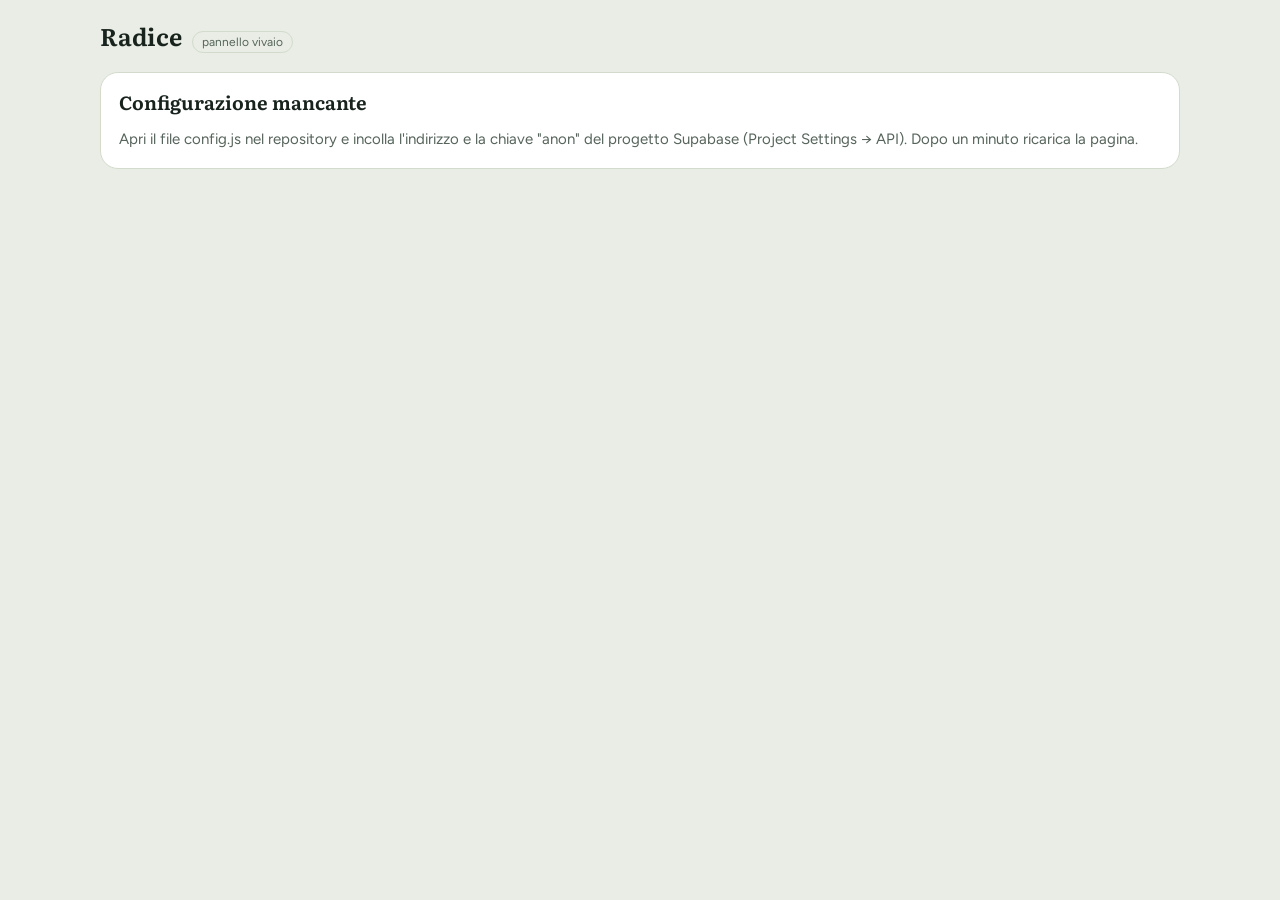
==== vivaio.html @ fccd0e9f "Add files via upload" ====
<!doctype html>
<html lang="it">
<head>
  <meta charset="utf-8">
  <meta name="viewport" content="width=device-width,initial-scale=1,viewport-fit=cover">
  <title>Pannello vivaio · Radice</title>
  <link rel="icon" href="./favicon.svg" type="image/svg+xml">
  <link rel="stylesheet" href="./styles.css">
  <link rel="preconnect" href="https://fonts.googleapis.com">
  <link rel="preconnect" href="https://fonts.gstatic.com" crossorigin>
  <link rel="stylesheet" href="https://fonts.googleapis.com/css2?family=Literata:ital,opsz,wght@0,7..72,500;0,7..72,650;1,7..72,450&family=Figtree:wght@400;500;600;700&family=IBM+Plex+Mono:wght@500&display=swap">
</head>
<body class="pannello">
  <header class="topbar">
    <div class="wordmark"><b>Radice</b><span>pannello vivaio</span></div>
    <div id="utente" class="small muted"></div>
  </header>
  <main class="vivaio" id="main">
    <div class="status"><span class="spinner"></span>Caricamento…</div>
  </main>
  <div class="toast" id="toast" role="status" hidden></div>
  <script>
    // Se dopo 8 secondi l'app non è partita, mostra cosa controllare invece di restare su "Caricamento…"
    setTimeout(function () {
      if (window.__radiceAvviata) return;
      document.body.innerHTML = '<div style="font:16px/1.5 system-ui,sans-serif;max-width:560px;margin:40px auto;padding:0 16px;color:#18231D">'
        + '<h1 style="font-size:22px">L\'app non si è avviata</h1>'
        + '<p>Controlla che nel repository ci siano tutti i file, nella stessa cartella: index.html, vivaio.html, app.js, vivaio.js, db.js, config.js, costanti.js, luna.js, ui.js, immagine.js, styles.css, libreria-supabase.js, libreria-qrcode.js.</p>'
        + '<p>Se ci sono tutti, controlla la connessione e ricarica la pagina.</p></div>';
    }, 8000);
  </script>
  <script type="module" src="./vivaio.js"></script>
</body>
</html>
---- styles.css ----
:root{
  --bg:#E9EDE5; --app:#F4F6F1; --surface:#FFFFFF; --surface-2:#EEF2EA; --ink:#18231D; --muted:#56645B; --line:#D3DBCD;
  --accent:#1E6B52; --accent-soft:#DCEBE3; --on-accent:#FFFFFF; --pollen:#D9A92B; --moon-dark:#C9D1C6; --moon-lit:#F2E3A6;
  --brand:#1E6B52;
  --t-potatura:#7D4F95; --t-concime:#2E7D5B; --t-semina:#A86E12; --t-irrigazione:#2A67A8; --t-protezione:#58697A; --t-raccolta:#B4492A; --t-trattamento:#7A6A1A;
  --good:#2E7D4F; --warn:#A8690C; --crit:#B3372B;
  --shadow:0 1px 2px rgba(24,35,29,.06),0 12px 40px rgba(24,35,29,.10);
  --f-display:"Literata",Georgia,"Times New Roman",serif;
  --f-body:"Figtree",system-ui,-apple-system,"Segoe UI",sans-serif;
  --f-mono:"IBM Plex Mono",ui-monospace,Menlo,monospace;
}
@media (prefers-color-scheme:dark){
  :root:not([data-theme="light"]){
    color-scheme:dark;
    --bg:#0F1512; --app:#141B17; --surface:#1B241F; --surface-2:#222D27; --ink:#E4EBE5; --muted:#9FAEA4; --line:#2F3C35;
    --accent:#62C09A; --accent-soft:#1F3A2F; --on-accent:#0D1511; --pollen:#E7C35A; --moon-dark:#34403A; --moon-lit:#F0E2A8;
    --t-potatura:#C39BDA; --t-concime:#6CCB9A; --t-semina:#E0A64A; --t-irrigazione:#7FB3EC; --t-protezione:#A4B4C4; --t-raccolta:#EE8D6E; --t-trattamento:#CDBB5E;
    --good:#6CCB8E; --warn:#E6A94A; --crit:#EE8074;
    --shadow:0 1px 2px rgba(0,0,0,.3),0 12px 40px rgba(0,0,0,.35);
  }
}
:root[data-theme="dark"]{
  color-scheme:dark;
  --bg:#0F1512; --app:#141B17; --surface:#1B241F; --surface-2:#222D27; --ink:#E4EBE5; --muted:#9FAEA4; --line:#2F3C35;
  --accent:#62C09A; --accent-soft:#1F3A2F; --on-accent:#0D1511; --pollen:#E7C35A; --moon-dark:#34403A; --moon-lit:#F0E2A8;
  --t-potatura:#C39BDA; --t-concime:#6CCB9A; --t-semina:#E0A64A; --t-irrigazione:#7FB3EC; --t-protezione:#A4B4C4; --t-raccolta:#EE8D6E; --t-trattamento:#CDBB5E;
  --good:#6CCB8E; --warn:#E6A94A; --crit:#EE8074;
  --shadow:0 1px 2px rgba(0,0,0,.3),0 12px 40px rgba(0,0,0,.35);
}
*{box-sizing:border-box}
[hidden]{display:none!important}
body{margin:0;background:var(--bg);color:var(--ink);font-family:var(--f-body);font-size:15px;line-height:1.5;-webkit-font-smoothing:antialiased}
body.pannello{padding-inline:16px;padding-block:0 40px}
h1,h2,h3{font-family:var(--f-display);font-weight:650;line-height:1.2;text-wrap:balance;margin:0}
p{margin:0}
button,input,select,textarea{font:inherit;color:inherit}
button{cursor:pointer}
:focus-visible{outline:2px solid var(--accent);outline-offset:2px}
.mono{font-family:var(--f-mono);font-variant-numeric:tabular-nums}
.muted{color:var(--muted)}
.small{font-size:13px}
.eyebrow{font-size:11.5px;letter-spacing:.08em;text-transform:uppercase;color:var(--muted);font-weight:600}
.latino{font-family:var(--f-display);font-style:italic;font-weight:450;color:var(--muted)}

/* barra superiore (pannello) */
.topbar{max-width:1080px;margin:0 auto;display:flex;flex-wrap:wrap;align-items:center;justify-content:space-between;gap:12px;padding-block:18px}
.wordmark{display:flex;align-items:baseline;gap:10px}
.wordmark b{font-family:var(--f-display);font-size:24px;font-weight:650;letter-spacing:-.01em}
.wordmark span{font-size:12px;color:var(--muted);border:1px solid var(--line);border-radius:99px;padding:1px 9px}
.seg{display:inline-flex;background:var(--surface);border:1px solid var(--line);border-radius:12px;padding:3px;gap:2px}
.seg button{border:0;background:none;padding:7px 14px;border-radius:9px;font-weight:600;font-size:14px;color:var(--muted)}
.seg button[aria-pressed="true"]{background:var(--ink);color:var(--app)}

/* app content */
.pad{padding:16px;display:grid;gap:16px}
.brandbar{background:var(--brand);color:#fff;padding:18px 16px 16px;display:flex;align-items:center;gap:12px}
.brandlogo{width:42px;height:42px;border-radius:50%;background:rgba(255,255,255,.18);border:1.5px solid rgba(255,255,255,.55);display:grid;place-items:center;font-family:var(--f-display);font-weight:650;font-size:16px;flex:none}
.brandbar b{display:block;font-family:var(--f-display);font-size:18px;font-weight:650;line-height:1.2}
.brandbar small{opacity:.85;font-size:12.5px}
.card{background:var(--surface);border:1px solid var(--line);border-radius:16px;padding:14px}
.section-title{display:flex;justify-content:space-between;align-items:baseline;gap:8px}
.section-title h2{font-size:18px}
.linkbtn{border:0;background:none;color:var(--accent);font-weight:600;font-size:13.5px;padding:4px 0}
.actions{display:grid;grid-template-columns:1fr 1fr;gap:10px}
.action{border:1px solid var(--line);background:var(--surface);border-radius:16px;padding:14px;text-align:left;display:grid;gap:6px;align-content:start}
.action svg{width:26px;height:26px;color:var(--accent)}
.action b{font-size:15px}
.action span{font-size:12.5px;color:var(--muted);line-height:1.35}
.action.primary{grid-column:1/-1;background:var(--accent);border-color:var(--accent);color:var(--on-accent);grid-template-columns:auto 1fr;align-items:center;column-gap:14px}
.action.primary svg{color:var(--on-accent);width:34px;height:34px;grid-row:span 2}
.action.primary span{color:var(--on-accent);opacity:.85}
.btn{border:1px solid var(--accent);background:var(--accent);color:var(--on-accent);border-radius:12px;padding:10px 16px;font-weight:600;font-size:14.5px;display:inline-flex;align-items:center;justify-content:center;gap:8px}
.btn.ghost{background:transparent;color:var(--accent)}
.btn.quiet{background:var(--surface-2);border-color:var(--line);color:var(--ink)}
.btn:disabled{opacity:.5;cursor:default}
.btn.full{width:100%}
.chip{display:inline-flex;align-items:center;gap:5px;font-size:11.5px;font-weight:600;border-radius:99px;padding:2px 9px;border:1px solid var(--line);color:var(--muted);background:var(--surface);white-space:nowrap}
.chip.dot::before{content:"";width:7px;height:7px;border-radius:50%;background:var(--c,var(--muted))}
.chip.ok{color:var(--good);border-color:color-mix(in srgb,var(--good) 40%,transparent)}
.chip.ai{color:var(--warn);border-color:color-mix(in srgb,var(--warn) 40%,transparent)}
.chip.ex{color:var(--muted);border-style:dashed}
.list{display:grid;gap:0}
.list > *{border-top:1px solid var(--line)}
.list > *:first-child{border-top:0}
.task{display:grid;grid-template-columns:24px 1fr;gap:10px;padding:11px 0;align-items:start}
.task input{width:20px;height:20px;accent-color:var(--accent);margin:2px 0 0}
.task b{font-weight:600}
.task .meta{display:flex;gap:6px;align-items:center;flex-wrap:wrap;margin-top:3px}
.task.done b,.task.done p{text-decoration:line-through;color:var(--muted)}
.msg{padding:10px 0;display:grid;gap:4px}
.msg b{font-size:14px}
.promo{border:1.5px dashed color-mix(in srgb,var(--brand) 60%,var(--line));border-radius:16px;padding:14px;display:grid;gap:4px;background:color-mix(in srgb,var(--brand) 7%,var(--surface))}
.promo .eyebrow{color:var(--brand)}
:root[data-theme="dark"] .promo .eyebrow{color:var(--ink)}
@media (prefers-color-scheme:dark){:root:not([data-theme="light"]) .promo .eyebrow{color:var(--ink)}}
.moonrow{display:flex;gap:12px;align-items:center}
.moonrow svg{flex:none}
.empty{text-align:center;padding:24px 12px;display:grid;gap:10px;justify-items:center;color:var(--muted)}

/* scan */
.modes{display:grid;grid-template-columns:1fr 1fr;background:var(--surface-2);border:1px solid var(--line);border-radius:12px;padding:3px;gap:3px}
.modes button{border:0;background:none;border-radius:9px;padding:8px;font-weight:600;font-size:13.5px;color:var(--muted)}
.modes button[aria-pressed="true"]{background:var(--surface);color:var(--ink);box-shadow:0 1px 2px rgba(0,0,0,.08)}
.drop{display:grid;place-items:center;text-align:center;gap:8px;border:1.5px dashed var(--line);border-radius:18px;background:var(--surface);min-height:190px;padding:18px;cursor:pointer;position:relative;overflow:hidden}
.drop.has{padding:0;border-style:solid}
.drop img{width:100%;height:240px;object-fit:cover;display:block}
.drop svg{width:40px;height:40px;color:var(--accent)}
.drop input{position:absolute;width:1px;height:1px;opacity:0}
.drop.over{border-color:var(--accent);background:var(--accent-soft)}
textarea,input[type=text],input[type=search],input[type=tel],select{width:100%;background:var(--surface);border:1px solid var(--line);border-radius:12px;padding:10px 12px;font-size:15px}
textarea{resize:vertical;min-height:70px}
label.field{display:grid;gap:5px;font-size:13px;font-weight:600;color:var(--muted)}
.status{display:flex;gap:10px;align-items:center;font-size:14px}
.spinner{width:18px;height:18px;border-radius:50%;border:2.5px solid var(--accent-soft);border-top-color:var(--accent);animation:spin 1s linear infinite;flex:none}
@keyframes spin{to{transform:rotate(360deg)}}
.notice{background:var(--surface-2);border:1px solid var(--line);border-radius:14px;padding:12px 14px;font-size:13.5px;color:var(--muted)}
.notice.err{color:var(--crit);border-color:color-mix(in srgb,var(--crit) 35%,transparent);background:color-mix(in srgb,var(--crit) 6%,var(--surface))}
.qrlist{display:flex;flex-wrap:wrap;gap:8px}
.qrlist button{border:1px solid var(--line);background:var(--surface);border-radius:10px;padding:6px 10px;font-size:13px;font-weight:500;display:inline-flex;align-items:center;gap:6px}
.qrlist button svg{width:14px;height:14px;color:var(--muted)}
.diag h3{font-size:20px}
.diag ol,.diag ul{margin:6px 0 0;padding-left:20px;display:grid;gap:5px}
.diag .block{display:grid;gap:2px;padding-top:12px;border-top:1px solid var(--line)}

/* search */
.filters{display:flex;gap:6px;overflow-x:auto;padding-bottom:2px;scrollbar-width:none}
.filters button{border:1px solid var(--line);background:var(--surface);border-radius:99px;padding:5px 12px;font-size:13px;font-weight:600;color:var(--muted);white-space:nowrap}
.filters button[aria-pressed="true"]{background:var(--ink);color:var(--app);border-color:var(--ink)}
.prow{display:grid;grid-template-columns:40px 1fr auto;gap:12px;align-items:center;padding:10px 0;width:100%;border:0;background:none;text-align:left}
.prow .ini{width:40px;height:40px;border-radius:12px;background:var(--accent-soft);color:var(--accent);display:grid;place-items:center;font-family:var(--f-display);font-weight:650;font-size:17px}
.prow b{display:block;font-size:15px}
.prow svg{width:16px;height:16px;color:var(--muted)}

/* scheda */
.sheet-top{position:sticky;top:0;z-index:2;display:flex;align-items:center;justify-content:space-between;gap:8px;padding:10px 12px;background:color-mix(in srgb,var(--app) 92%,transparent);backdrop-filter:blur(8px);border-bottom:1px solid var(--line)}
.iconbtn{border:1px solid var(--line);background:var(--surface);border-radius:10px;width:38px;height:38px;display:grid;place-items:center}
.iconbtn svg{width:18px;height:18px}
.tag{position:relative;background:var(--surface);border:1px solid var(--line);border-radius:20px 20px 12px 12px;padding:30px 16px 16px;overflow:hidden;display:grid;gap:6px}
.tag::before{content:"";position:absolute;left:0;right:0;top:0;height:8px;background:var(--brand)}
.tag::after{content:"";position:absolute;top:15px;left:50%;width:10px;height:10px;margin-left:-5px;border-radius:50%;background:var(--app);border:1px solid var(--line)}
.tag h2{font-size:27px}
.tag .latino{font-size:16px}
.badges{display:flex;flex-wrap:wrap;gap:6px;margin-top:4px}
.calstrip{display:grid;grid-template-columns:repeat(12,1fr);gap:3px}
.calstrip div{display:grid;justify-items:center;gap:3px;padding:6px 0 7px;border-radius:8px;background:var(--surface-2);min-height:62px;align-content:start}
.calstrip div.now{outline:1.5px solid var(--ink)}
.calstrip span{font-family:var(--f-mono);font-size:11px;color:var(--muted)}
.calstrip i{width:8px;height:8px;border-radius:50%;background:var(--c)}
.legend{display:flex;flex-wrap:wrap;gap:6px 12px;font-size:12px;color:var(--muted)}
.legend span{display:inline-flex;gap:5px;align-items:center}
.legend i{width:8px;height:8px;border-radius:50%;background:var(--c)}
.facts{display:grid;gap:0}
.fact{display:grid;grid-template-columns:104px 1fr;gap:12px;padding:11px 0;border-top:1px solid var(--line)}
.fact:first-child{border-top:0}
.fact dt{font-size:12.5px;font-weight:700;color:var(--muted);text-transform:uppercase;letter-spacing:.05em;padding-top:2px}
.fact dd{margin:0;font-size:14.5px}
.tips{margin:0;padding-left:18px;display:grid;gap:4px;font-size:14.5px}
details.prob{border-top:1px solid var(--line);padding:10px 0}
details.prob:first-of-type{border-top:0}
details.prob summary{cursor:pointer;font-weight:600;font-size:14.5px}
details.prob p{margin-top:6px;font-size:14px}
.luna{background:color-mix(in srgb,var(--pollen) 12%,var(--surface));border-color:color-mix(in srgb,var(--pollen) 40%,var(--line))}
.contact{display:grid;gap:8px}
.copyline{display:flex;gap:8px;align-items:center;justify-content:space-between;background:var(--surface-2);border-radius:10px;padding:8px 10px}
.copyline span{user-select:all;font-family:var(--f-mono);font-size:14px}
.sheet-actions{position:sticky;bottom:0;display:grid;grid-template-columns:1fr 1fr;gap:10px;padding:12px 16px calc(12px + env(safe-area-inset-bottom,0px));background:color-mix(in srgb,var(--app) 94%,transparent);backdrop-filter:blur(8px);border-top:1px solid var(--line)}

/* mine */
.level{display:grid;gap:8px}
.bar{height:8px;border-radius:99px;background:var(--surface-2);overflow:hidden}
.bar i{display:block;height:100%;background:var(--accent);border-radius:99px}
.plantcard{display:grid;grid-template-columns:1fr auto;gap:8px;padding:12px 0}
.plantcard .next{font-size:13.5px;margin-top:4px}
.plantcard .ops{display:flex;gap:6px;align-items:start}

/* calendar */
.monthnav{display:flex;align-items:center;justify-content:space-between;gap:8px}
.monthnav h2{font-size:22px;text-transform:capitalize}
.phases{display:grid;grid-template-columns:repeat(4,1fr);gap:6px;text-align:center}
.phases div{display:grid;justify-items:center;gap:4px;font-size:12px}
.phases b{font-family:var(--f-mono);font-size:13px}

/* vivaio */
.vivaio{max-width:1080px;margin:0 auto;display:grid;gap:20px}
.vhead{display:flex;flex-wrap:wrap;justify-content:space-between;align-items:end;gap:10px}
.vhead h1{font-size:30px}
.vgrid{display:grid;grid-template-columns:minmax(0,1.1fr) minmax(0,1fr);gap:20px;align-items:start}
.vcol{display:grid;gap:20px}
.panel{background:var(--surface);border:1px solid var(--line);border-radius:18px;padding:18px;display:grid;gap:14px}
.panel h2{font-size:19px}
.form2{display:grid;grid-template-columns:1fr 1fr;gap:12px}
.form2 .wide{grid-column:1/-1}
.swatches{display:flex;gap:8px;flex-wrap:wrap}
.swatches button{width:34px;height:34px;border-radius:50%;border:2px solid var(--surface);outline:1px solid var(--line);background:var(--c)}
.swatches button[aria-pressed="true"]{outline:2.5px solid var(--ink)}
.tiles{display:grid;grid-template-columns:repeat(2,1fr);gap:10px}
.tile{background:var(--surface-2);border-radius:12px;padding:12px}
.tile b{display:block;font-family:var(--f-mono);font-size:24px;font-weight:500;font-variant-numeric:tabular-nums}
.tile span{font-size:12.5px;color:var(--muted)}
.qrgrid{display:grid;grid-template-columns:repeat(auto-fill,minmax(160px,1fr));gap:12px}
.qrtag{position:relative;background:var(--surface);border:1px solid var(--line);border-radius:16px 16px 10px 10px;padding:22px 12px 12px;display:grid;justify-items:center;gap:6px;text-align:center;overflow:hidden}
.qrtag::before{content:"";position:absolute;left:0;right:0;top:0;height:6px;background:var(--brand)}
.qrtag .qr{background:#fff;padding:6px;border-radius:8px;width:108px;height:108px}
.qrtag .qr img,.qrtag .qr canvas{width:96px!important;height:96px!important}
.qrtag b{font-family:var(--f-display);font-size:15px}
.qrtag .latino{font-size:12.5px}
.qrtag small{font-size:10.5px;color:var(--muted)}
.preview{border:1px solid var(--line);border-radius:18px;overflow:hidden;background:var(--app)}
.chartbox svg{width:100%;height:auto;display:block}
@media (max-width:860px){.vgrid{grid-template-columns:minmax(0,1fr)}}
@media (max-width:480px){.form2{grid-template-columns:1fr}.tiles b{font-size:20px}}

.toast{position:fixed;left:50%;bottom:calc(24px + env(safe-area-inset-bottom,0px));transform:translateX(-50%);background:var(--ink);color:var(--app);padding:10px 16px;border-radius:12px;font-size:14px;font-weight:500;z-index:50;max-width:calc(100% - 32px);box-shadow:var(--shadow)}
.sr{position:absolute;width:1px;height:1px;overflow:hidden;clip:rect(0 0 0 0)}
@media (prefers-reduced-motion:reduce){.spinner{animation-duration:3s}}

/* app cliente: una colonna a tutta altezza, centrata su schermi larghi */
.app{max-width:480px;margin:0 auto;min-height:100dvh;display:flex;flex-direction:column;background:var(--app)}
@media (min-width:520px){.app{border-inline:1px solid var(--line);box-shadow:var(--shadow)}}
.screen{flex:1}
.tabbar{position:sticky;bottom:0;z-index:4;display:grid;grid-template-columns:repeat(5,1fr);background:var(--surface);border-top:1px solid var(--line);padding:6px 4px calc(8px + env(safe-area-inset-bottom,0px))}
.tabbar button{border:0;background:none;display:grid;justify-items:center;gap:2px;font-size:11px;font-weight:600;color:var(--muted);padding:6px 0;border-radius:10px}
.tabbar button svg{width:22px;height:22px}
.tabbar button[aria-current="page"]{color:var(--accent)}
.sheet{position:fixed;inset:0;margin:0 auto;max-width:480px;background:var(--app);overflow-y:auto;z-index:20;padding-top:env(safe-area-inset-top,0px)}
.centro{min-height:100dvh;display:grid;place-items:center;padding:24px 16px}
.centro .card{max-width:420px;width:100%;display:grid;gap:14px}
.brandbar{padding-top:calc(18px + env(safe-area-inset-top,0px))}
a.btn{text-decoration:none}
.vivaio-scelta{display:grid;gap:8px}
.vivaio-scelta button{display:grid;grid-template-columns:40px 1fr auto;gap:12px;align-items:center;text-align:left;border:1px solid var(--line);background:var(--surface);border-radius:14px;padding:10px 12px}
.storico{display:grid;gap:0}
.storico > div{padding:10px 0;border-top:1px solid var(--line);display:grid;gap:2px}
.storico > div:first-child{border-top:0}
.topn{display:grid;gap:6px}
.topn div{display:grid;grid-template-columns:1fr auto;gap:8px;font-size:14px}
.qrtag .qr{display:grid;place-items:center}
.qrtag .qr img{width:96px;height:96px;display:block}
.qrtag a{font-size:10.5px;color:var(--muted);word-break:break-all}
.linkapp{display:flex;flex-wrap:wrap;gap:8px;align-items:center;justify-content:space-between;background:var(--surface-2);border-radius:12px;padding:10px 12px}
.linkapp span{font-family:var(--f-mono);font-size:13px;word-break:break-all;user-select:all}
@media print{
  body *{visibility:hidden}
  #stampa,#stampa *{visibility:visible}
  #stampa{position:absolute;left:0;top:0;width:100%;border:0;padding:0}
  #stampa .noprint{display:none}
  .qrgrid{grid-template-columns:repeat(4,1fr)}
  .qrtag{break-inside:avoid;border-color:#999}
  .qrtag button{display:none}
}
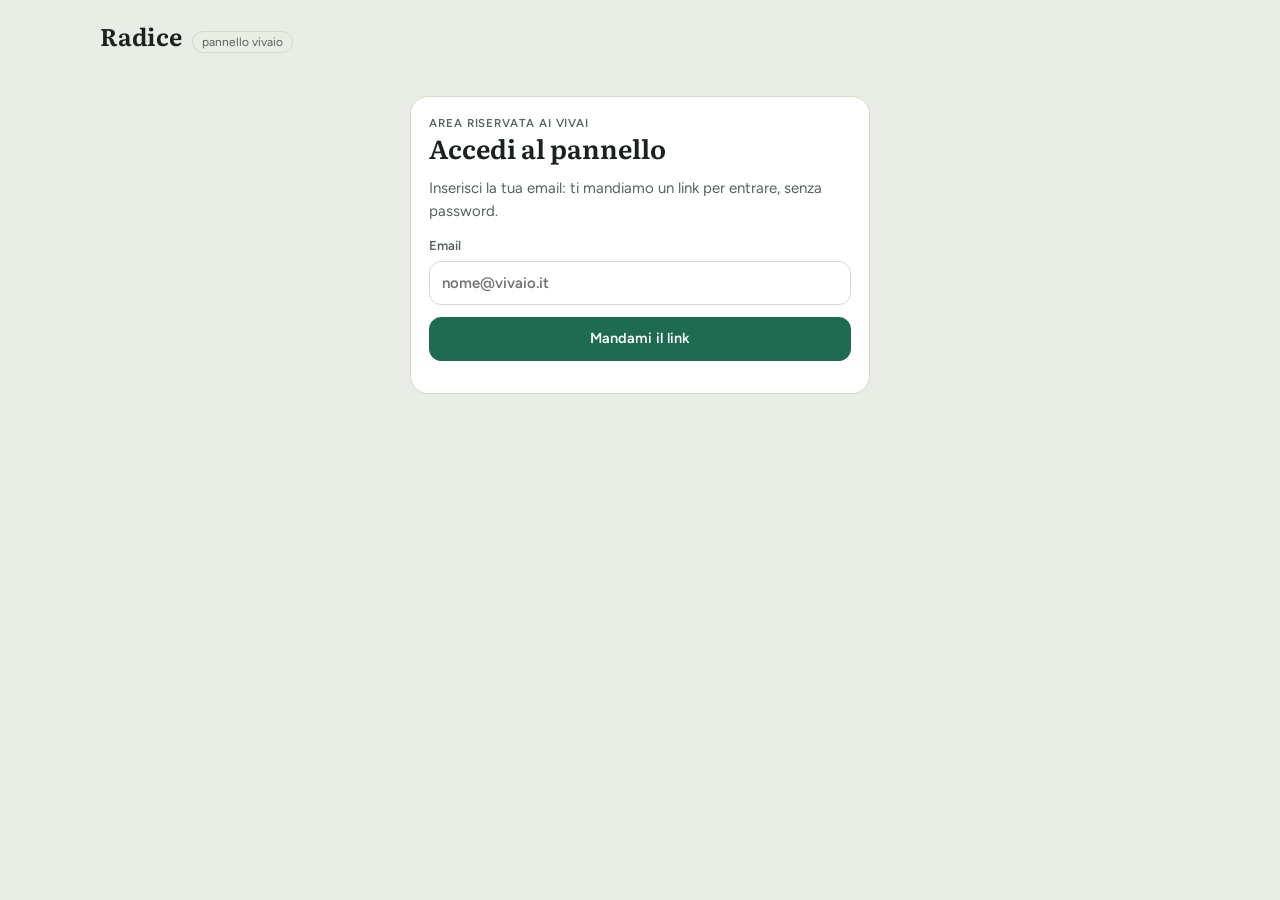
==== commit 89a04cbb: "Add files via upload" ====
--- a/vivaio.html
+++ b/vivaio.html
@@ -4,6 +4,12 @@
   <meta charset="utf-8">
   <meta name="viewport" content="width=device-width,initial-scale=1,viewport-fit=cover">
   <title>Pannello vivaio · Radice</title>
+  <meta name="theme-color" content="#18231D">
+  <link rel="manifest" href="./manifest-vivaio.webmanifest">
+  <link rel="apple-touch-icon" href="./apple-touch-icon.png">
+  <meta name="apple-mobile-web-app-capable" content="yes">
+  <meta name="mobile-web-app-capable" content="yes">
+  <meta name="apple-mobile-web-app-title" content="Radice">
   <link rel="icon" href="./favicon.svg" type="image/svg+xml">
   <link rel="stylesheet" href="./styles.css">
   <link rel="preconnect" href="https://fonts.googleapis.com">
@@ -29,6 +35,10 @@
         + '<p>Se ci sono tutti, controlla la connessione e ricarica la pagina.</p></div>';
     }, 8000);
   </script>
+  <script>
+    // Rende l'app installabile sul telefono (e utilizzabile anche senza rete)
+    if ('serviceWorker' in navigator) addEventListener('load', function () { navigator.serviceWorker.register('./sw.js').catch(function () {}); });
+  </script>
   <script type="module" src="./vivaio.js"></script>
 </body>
 </html>
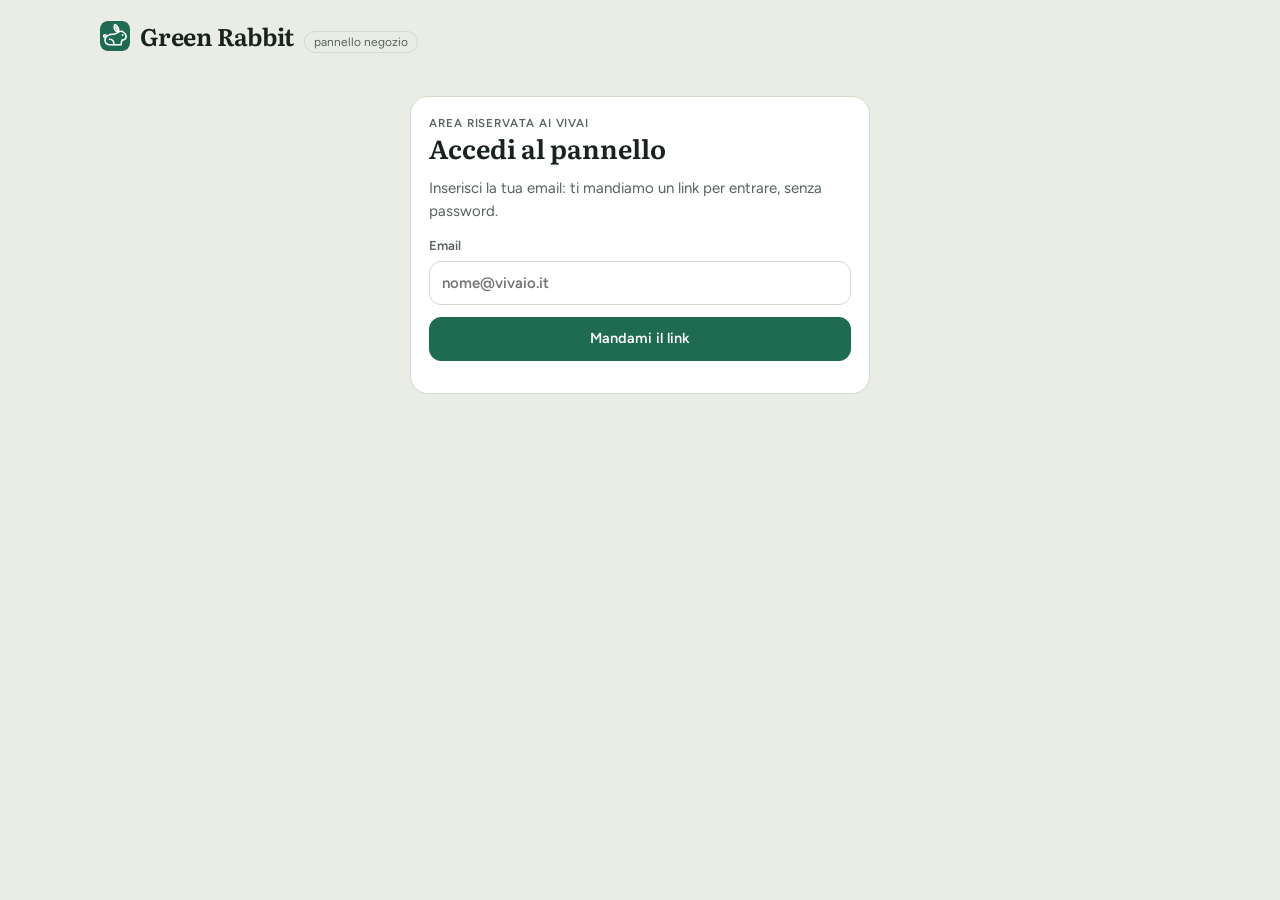
==== commit 8da98c51: "Add files via upload" ====
--- a/vivaio.html
+++ b/vivaio.html
@@ -3,13 +3,13 @@
 <head>
   <meta charset="utf-8">
   <meta name="viewport" content="width=device-width,initial-scale=1,viewport-fit=cover">
-  <title>Pannello vivaio · Radice</title>
+  <title>Pannello negozio · Green Rabbit</title>
   <meta name="theme-color" content="#18231D">
   <link rel="manifest" href="./manifest-vivaio.webmanifest">
   <link rel="apple-touch-icon" href="./apple-touch-icon.png">
   <meta name="apple-mobile-web-app-capable" content="yes">
   <meta name="mobile-web-app-capable" content="yes">
-  <meta name="apple-mobile-web-app-title" content="Radice">
+  <meta name="apple-mobile-web-app-title" content="GR Negozio">
   <link rel="icon" href="./favicon.svg" type="image/svg+xml">
   <link rel="stylesheet" href="./styles.css">
   <link rel="preconnect" href="https://fonts.googleapis.com">
@@ -18,7 +18,7 @@
 </head>
 <body class="pannello">
   <header class="topbar">
-    <div class="wordmark"><b>Radice</b><span>pannello vivaio</span></div>
+    <div class="wordmark"><img src="./favicon.svg" alt="" width="30" height="30" style="align-self:center;border-radius:8px"><b>Green Rabbit</b><span>pannello negozio</span></div>
     <div id="utente" class="small muted"></div>
   </header>
   <main class="vivaio" id="main">
--- a/styles.css
+++ b/styles.css
@@ -2,7 +2,7 @@
   --bg:#E9EDE5; --app:#F4F6F1; --surface:#FFFFFF; --surface-2:#EEF2EA; --ink:#18231D; --muted:#56645B; --line:#D3DBCD;
   --accent:#1E6B52; --accent-soft:#DCEBE3; --on-accent:#FFFFFF; --pollen:#D9A92B; --moon-dark:#C9D1C6; --moon-lit:#F2E3A6;
   --brand:#1E6B52;
-  --t-potatura:#7D4F95; --t-concime:#2E7D5B; --t-semina:#A86E12; --t-irrigazione:#2A67A8; --t-protezione:#58697A; --t-raccolta:#B4492A; --t-trattamento:#7A6A1A;
+  --t-potatura:#7D4F95; --t-concime:#2E7D5B; --t-semina:#A86E12; --t-irrigazione:#2A67A8; --t-protezione:#58697A; --t-raccolta:#B4492A; --t-trattamento:#7A6A1A; --petal:#C24D6D; --petal-soft:#F9E3E9;
   --good:#2E7D4F; --warn:#A8690C; --crit:#B3372B;
   --shadow:0 1px 2px rgba(24,35,29,.06),0 12px 40px rgba(24,35,29,.10);
   --f-display:"Literata",Georgia,"Times New Roman",serif;
@@ -14,7 +14,7 @@
     color-scheme:dark;
     --bg:#0F1512; --app:#141B17; --surface:#1B241F; --surface-2:#222D27; --ink:#E4EBE5; --muted:#9FAEA4; --line:#2F3C35;
     --accent:#62C09A; --accent-soft:#1F3A2F; --on-accent:#0D1511; --pollen:#E7C35A; --moon-dark:#34403A; --moon-lit:#F0E2A8;
-    --t-potatura:#C39BDA; --t-concime:#6CCB9A; --t-semina:#E0A64A; --t-irrigazione:#7FB3EC; --t-protezione:#A4B4C4; --t-raccolta:#EE8D6E; --t-trattamento:#CDBB5E;
+    --t-potatura:#C39BDA; --t-concime:#6CCB9A; --t-semina:#E0A64A; --t-irrigazione:#7FB3EC; --t-protezione:#A4B4C4; --t-raccolta:#EE8D6E; --t-trattamento:#CDBB5E; --petal:#F08BA4; --petal-soft:#3A2229;
     --good:#6CCB8E; --warn:#E6A94A; --crit:#EE8074;
     --shadow:0 1px 2px rgba(0,0,0,.3),0 12px 40px rgba(0,0,0,.35);
   }
@@ -23,7 +23,7 @@
   color-scheme:dark;
   --bg:#0F1512; --app:#141B17; --surface:#1B241F; --surface-2:#222D27; --ink:#E4EBE5; --muted:#9FAEA4; --line:#2F3C35;
   --accent:#62C09A; --accent-soft:#1F3A2F; --on-accent:#0D1511; --pollen:#E7C35A; --moon-dark:#34403A; --moon-lit:#F0E2A8;
-  --t-potatura:#C39BDA; --t-concime:#6CCB9A; --t-semina:#E0A64A; --t-irrigazione:#7FB3EC; --t-protezione:#A4B4C4; --t-raccolta:#EE8D6E; --t-trattamento:#CDBB5E;
+  --t-potatura:#C39BDA; --t-concime:#6CCB9A; --t-semina:#E0A64A; --t-irrigazione:#7FB3EC; --t-protezione:#A4B4C4; --t-raccolta:#EE8D6E; --t-trattamento:#CDBB5E; --petal:#F08BA4; --petal-soft:#3A2229;
   --good:#6CCB8E; --warn:#E6A94A; --crit:#EE8074;
   --shadow:0 1px 2px rgba(0,0,0,.3),0 12px 40px rgba(0,0,0,.35);
 }
@@ -248,3 +248,41 @@
   .qrtag{break-inside:avoid;border-color:#999}
   .qrtag button{display:none}
 }
+.scelte-foto{display:grid;grid-template-columns:1fr 1fr;gap:10px;width:100%}
+.scelte-foto label{position:relative;cursor:pointer;font-size:14px;padding:11px 10px}
+.scelte-foto svg{width:18px;height:18px;color:inherit}
+.scelte-foto input{position:absolute;width:1px;height:1px;opacity:0;pointer-events:none}
+@media (max-width:360px){.scelte-foto{grid-template-columns:1fr}}
+
+/* animali */
+.modes.tre{grid-template-columns:1fr 1fr 1.3fr}
+.soggetto{display:flex;align-items:center;gap:8px;flex-wrap:wrap}
+.soggetto button{display:inline-flex;align-items:center;gap:6px;border:1px solid var(--line);background:var(--surface);border-radius:99px;padding:6px 12px;font-size:13.5px;font-weight:600;color:var(--muted)}
+.soggetto button svg{width:16px;height:16px}
+.soggetto button[aria-pressed="true"]{border-color:var(--ink);color:var(--ink);background:var(--surface-2)}
+.prow .ini-a{background:var(--petal-soft);color:var(--petal)}
+.tag-a::before{background:linear-gradient(90deg,var(--brand) 0 60%,var(--petal) 60% 100%)}
+.animalcard{display:grid;gap:10px;padding:14px 0}
+.animal-top{display:flex;gap:12px;align-items:center}
+.avatar{width:44px;height:44px;border-radius:50%;background:var(--petal-soft);color:var(--petal);display:grid;place-items:center;font-family:var(--f-display);font-weight:650;font-size:19px;flex:none}
+.animalcard .ops{display:flex;gap:6px;flex-wrap:wrap}
+.scorta{display:grid;gap:6px}
+.scorta-top{display:flex;justify-content:space-between;gap:8px;flex-wrap:wrap;align-items:baseline}
+.scorta .bar i{background:var(--accent)}
+.scorta.bassa .bar i{background:var(--warn)}
+.scorta.bassa b{color:var(--warn)}
+.riordina{border-color:color-mix(in srgb,var(--warn) 40%,var(--line));display:grid;gap:10px}
+.riordina-riga{display:grid;gap:6px;padding-top:10px;border-top:1px solid var(--line)}
+.riordina-riga:first-of-type{border-top:0;padding-top:0}
+.riordina-azioni{display:flex;gap:8px;flex-wrap:wrap}
+.attenzione{border-color:color-mix(in srgb,var(--crit) 30%,var(--line));background:color-mix(in srgb,var(--crit) 4%,var(--surface))}
+.urgenza{display:grid;gap:4px;border-radius:12px;padding:12px 14px;border:1.5px solid}
+.urgenza b{font-size:17px}
+.u-crit{border-color:var(--crit);background:color-mix(in srgb,var(--crit) 10%,var(--surface));color:var(--crit)}
+.u-warn{border-color:var(--warn);background:color-mix(in srgb,var(--warn) 10%,var(--surface));color:var(--warn)}
+.u-ok{border-color:var(--good);background:color-mix(in srgb,var(--good) 10%,var(--surface));color:var(--good)}
+.urgenza .small{color:var(--ink)}
+fieldset.card{margin:0;min-width:0}
+input[type=date],input[type=number]{width:100%;background:var(--surface);border:1px solid var(--line);border-radius:12px;padding:10px 12px;font-size:15px;min-height:44px}
+@media (max-width:400px){.modes.tre button{font-size:12.5px;padding:8px 4px}}
+.qrtag-a::before{background:var(--petal)}
